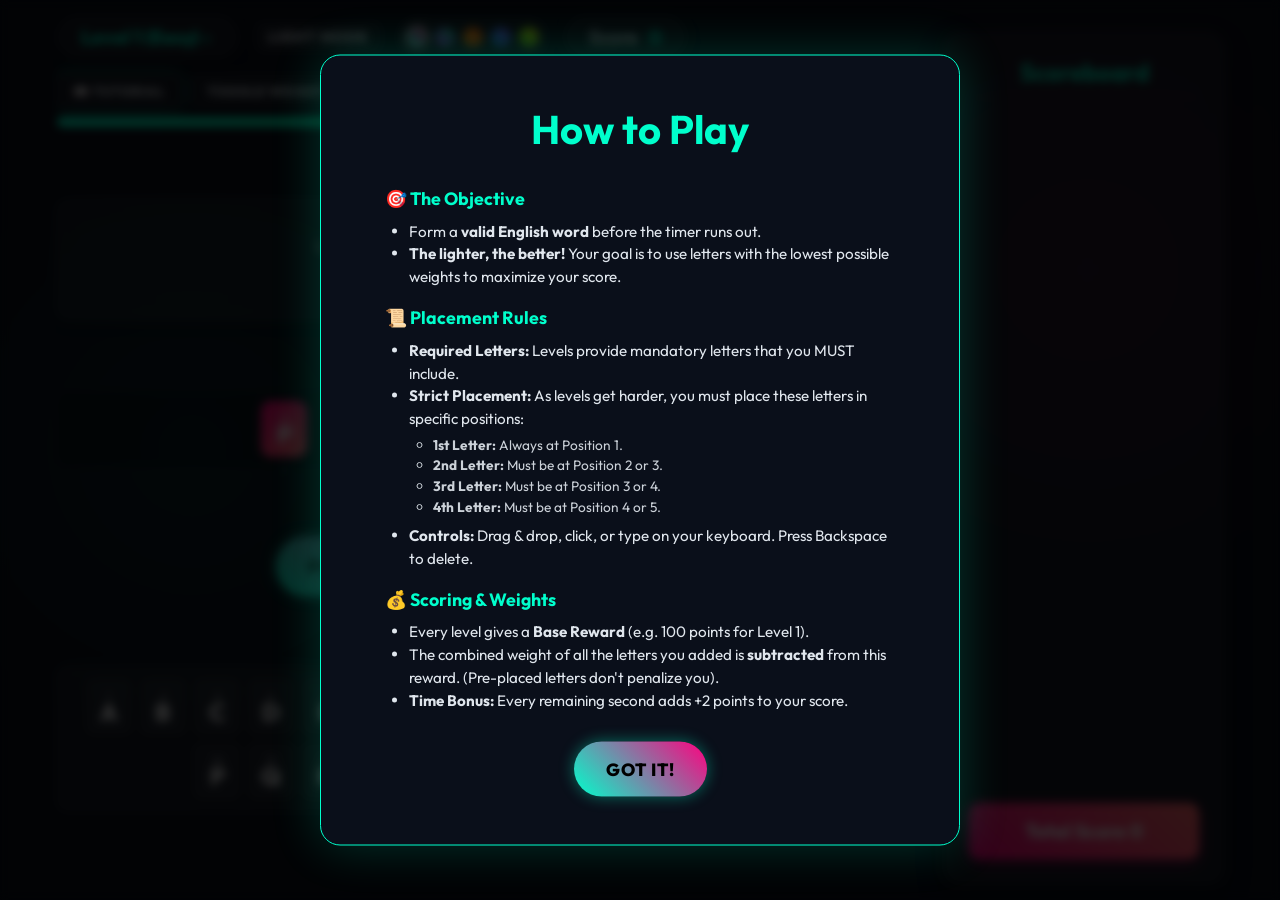
==== index.html @ 0a9396be "refactor: move source files to root directory" ====
<!DOCTYPE html>
<html lang="en">
<head>
    <meta charset="UTF-8">
    <meta name="viewport" content="width=device-width, initial-scale=1.0">
    <title>LexiWeight - The Word Game</title>
    <link href="https://fonts.googleapis.com/css2?family=Outfit:wght@300;400;600;800&display=swap" rel="stylesheet">
    <link rel="icon" type="image/png" href="favicon.png">
    <link rel="stylesheet" href="style.css">
</head>
<body>
    <div class="layout-wrapper">
        <div class="app-container">
        <!-- Header / Weight Table -->
        <header>
            <div class="stats">
                <div class="stat-pill custom-select" id="custom-level-select">
                    <div class="select-selected">Level 1 (Easy)</div>
                    <div class="select-items select-hide">
                        <div data-val="1">Level 1 (Easy)</div>
                        <div data-val="2">Level 2 (Medium)</div>
                        <div data-val="3">Level 3 (Hard)</div>
                    </div>
                </div>
                
                <div class="theme-controls" style="display: flex; gap: 1rem; align-items: center;">
                    <button id="base-theme-toggle" class="fancy-btn small" style="padding: 0.3rem 0.8rem; font-size: 0.9rem; min-width: 100px;">Light Mode</button>
                    <div class="theme-selector">
                        <div class="theme-btn active" data-color-theme="default" style="background: linear-gradient(45deg, #00ffcc, #ff007f)" title="Cyberpunk"></div>
                        <div class="theme-btn" data-color-theme="purple" style="background: linear-gradient(45deg, #bc13fe, #00e676)" title="Neon"></div>
                        <div class="theme-btn" data-color-theme="fire" style="background: linear-gradient(45deg, #ffaa00, #ff3d00)" title="Fire"></div>
                        <div class="theme-btn" data-color-theme="ocean" style="background: linear-gradient(45deg, #00bfff, #8a2be2)" title="Ocean"></div>
                        <div class="theme-btn" data-color-theme="toxic" style="background: linear-gradient(45deg, #39ff14, #fce803)" title="Toxic"></div>
                    </div>
                </div>

                <div class="stat-pill">Score <span id="score-display">0</span></div>
            </div>
            
            <div class="weight-table-container">
                <div style="display:flex; gap:0.5rem; justify-content: flex-end; width: 100%;">
                    <button id="help-btn" class="fancy-btn small primary">📖 Tutorial</button>
                    <button id="toggle-weights" class="fancy-btn small">Toggle Weight Table</button>
                </div>
                <div id="weight-table" class="weight-table hidden">
                    <!-- JS will populate A=1 to Z=26 -->
                </div>
            </div>
        </header>

        <!-- Timer -->
        <div class="timer-container">
            <div id="timer-bar" class="timer-bar"></div>
        </div>

        <!-- Main Game Area -->
        <main>
            <div class="rules-box">
                <h3>Current Rules</h3>
                <p id="rules-text">Level 1: Loading...</p>
                <div id="required-letters-display" class="required-letters"></div>
            </div>

            <!-- The Word Slots -->
            <div class="game-board" id="game-board">
                <!-- 8 slots for creating the word -->
                <div class="slot" data-index="1"></div>
                <div class="slot" data-index="2"></div>
                <div class="slot" data-index="3"></div>
                <div class="slot" data-index="4"></div>
                <div class="slot" data-index="5"></div>
                <div class="slot" data-index="6"></div>
                <div class="slot" data-index="7"></div>
                <div class="slot" data-index="8"></div>
            </div>

            <div class="controls">
                <button id="submit-btn" class="fancy-btn primary">Forge Word</button>
                <button id="clear-btn" class="fancy-btn secondary">Clear Board</button>
            </div>

            <!-- Letter Bank -->
            <div class="letter-bank" id="letter-bank">
                <!-- JS will populate A-Z -->
            </div>
        </main>
        </div>

        <aside class="scoreboard-panel">
            <h2>Scoreboard</h2>
            <ul id="score-list">
                <!-- Scores injected via JS -->
            </ul>
            <div class="total-score-box">
                Total Score <span id="side-total-score">0</span>
            </div>
        </aside>
    </div>

    <!-- Modals -->
    <div id="overlay" class="overlay hidden"></div>
    <div id="modal" class="modal hidden">
        <h2 id="modal-title">Level Complete!</h2>
        <p id="modal-desc">Word weight: 42</p>
        <button id="modal-action-btn" class="fancy-btn primary">Next Level</button>
    </div>

    <script src="script.js"></script>
</body>
</html>
---- style.css ----
:root {
    --bg-color: #0a0f1a;
    --text-color: #e0e6ed;
    --primary-color: #00ffcc;
    --secondary-color: #ff007f;
    --bg-glow-1: rgba(0, 255, 204, 0.08);
    --bg-glow-2: rgba(255, 0, 127, 0.08);
    --primary-glow: rgba(0, 255, 204, 0.4);
    --primary-glow-strong: rgba(0, 255, 204, 0.6);
    --glass-bg: rgba(255, 255, 255, 0.05);
    --glass-border: rgba(255, 255, 255, 0.1);
    --slot-bg: rgba(0, 0, 0, 0.3);
    --item-bg: rgba(0, 0, 0, 0.4);
    --board-bg: rgba(0, 0, 0, 0.2);
    --letter-color: #fff;
    --wt-val-color: #8892b0;
    --success-color: #00e676;
    --warning-color: #ffc107;
    --danger-color: #ff3d00;
}

:root[data-color-theme="purple"] {
    --primary-color: #bc13fe;
    --secondary-color: #00e676;
    --bg-glow-1: rgba(188, 19, 254, 0.08);
    --bg-glow-2: rgba(0, 230, 118, 0.08);
    --primary-glow: rgba(188, 19, 254, 0.4);
    --primary-glow-strong: rgba(188, 19, 254, 0.6);
}

:root[data-color-theme="fire"] {
    --primary-color: #ffaa00;
    --secondary-color: #ff3d00;
    --bg-glow-1: rgba(255, 170, 0, 0.08);
    --bg-glow-2: rgba(255, 61, 0, 0.08);
    --primary-glow: rgba(255, 170, 0, 0.4);
    --primary-glow-strong: rgba(255, 170, 0, 0.6);
}

:root[data-color-theme="ocean"] {
    --primary-color: #00bfff;
    --secondary-color: #8a2be2;
    --bg-glow-1: rgba(0, 191, 255, 0.08);
    --bg-glow-2: rgba(138, 43, 226, 0.08);
    --primary-glow: rgba(0, 191, 255, 0.4);
    --primary-glow-strong: rgba(0, 191, 255, 0.6);
}

:root[data-color-theme="toxic"] {
    --primary-color: #39ff14;
    --secondary-color: #fce803;
    --bg-glow-1: rgba(57, 255, 20, 0.08);
    --bg-glow-2: rgba(252, 232, 3, 0.08);
    --primary-glow: rgba(57, 255, 20, 0.4);
    --primary-glow-strong: rgba(57, 255, 20, 0.6);
}

:root[data-base-theme="light"] {
    --bg-color: #f0f4f8;
    --text-color: #1a202c;
    --glass-bg: rgba(255, 255, 255, 0.7);
    --glass-border: rgba(0, 0, 0, 0.1);
    --slot-bg: rgba(255, 255, 255, 0.8);
    --item-bg: rgba(255, 255, 255, 0.6);
    --board-bg: rgba(255, 255, 255, 0.4);
    --letter-color: #1a202c;
    --wt-val-color: #4a5568;
}

* {
    box-sizing: border-box;
    margin: 0;
    padding: 0;
    font-family: 'Outfit', sans-serif;
}

body {
    background-color: var(--bg-color);
    background-image: 
        radial-gradient(circle at 15% 50%, var(--bg-glow-1), transparent 25%),
        radial-gradient(circle at 85% 30%, var(--bg-glow-2), transparent 25%);
    color: var(--text-color);
    height: 100vh;
    overflow: hidden;
    margin: 0;
    padding: 0;
    display: flex;
    justify-content: center;
    align-items: center;
}

.layout-wrapper {
    display: flex;
    flex-direction: row;
    gap: 1rem;
    align-items: stretch;
    justify-content: center;
    width: 100%;
    height: 100%;
    max-width: 1200px;
    padding: 1rem;
    box-sizing: border-box;
}

.app-container {
    flex: 1;
    width: 100%;
    max-width: 900px;
    padding: 0 10px 10px 0;
    display: flex;
    flex-direction: column;
    gap: 0.5rem;
    overflow-y: auto;
    overflow-x: hidden;
}

.scoreboard-panel {
    background: var(--glass-bg);
    border: 1px solid var(--glass-border);
    padding: 1.5rem;
    border-radius: 16px;
    backdrop-filter: blur(10px);
    box-shadow: 0 10px 30px rgba(0,0,0,0.2);
    width: 280px;
    display: flex;
    flex-direction: column;
    gap: 1rem;
    margin-top: 1rem;
    max-height: calc(100vh - 2rem);
    position: sticky;
    top: 1rem;
}

.scoreboard-panel h2 {
    color: var(--primary-color);
    font-size: 1.5rem;
    text-align: center;
    border-bottom: 1px dashed var(--glass-border);
    padding-bottom: 0.5rem;
}

.scoreboard-panel ul {
    list-style: none;
    display: flex;
    flex-direction: column;
    gap: 0.5rem;
    overflow-y: auto;
    flex: 1;
    padding-right: 0.5rem;
}

.scoreboard-panel li {
    display: flex;
    justify-content: space-between;
    background: rgba(0,0,0,0.3);
    padding: 0.5rem 1rem;
    border-radius: 8px;
    color: var(--text-color);
}

.scoreboard-panel li span {
    color: var(--success-color);
    font-weight: 800;
}

.total-score-box {
    margin-top: 1rem;
    background: linear-gradient(45deg, var(--secondary-color), #ff6b6b);
    padding: 1rem;
    border-radius: 10px;
    text-align: center;
    font-weight: 800;
    font-size: 1.2rem;
    color: #fff;
    box-shadow: 0 4px 15px rgba(255, 0, 127, 0.4);
}

/* Header & Stats */
header {
    display: flex;
    justify-content: space-between;
    align-items: flex-start;
    flex-wrap: wrap;
    gap: 1rem;
}

.stats {
    display: flex;
    gap: 1rem;
}

.stat-pill {
    background: var(--glass-bg);
    border: 1px solid var(--glass-border);
    padding: 0.5rem 1.5rem;
    border-radius: 50px;
    font-size: 1.2rem;
    font-weight: 600;
    backdrop-filter: blur(10px);
    box-shadow: 0 4px 15px rgba(0,0,0,0.2);
}

.stat-pill span {
    color: var(--primary-color);
    margin-left: 0.5rem;
}

/* Theme Selector */
.theme-selector {
    display: flex;
    gap: 0.5rem;
    align-items: center;
    background: var(--glass-bg);
    padding: 0.5rem;
    border-radius: 50px;
    border: 1px solid var(--glass-border);
}

.theme-btn {
    width: 20px;
    height: 20px;
    border-radius: 50%;
    cursor: pointer;
    border: 2px solid transparent;
    transition: transform 0.2s;
}

.theme-btn:hover {
    transform: scale(1.2);
}

.theme-btn.active {
    border-color: #fff;
    box-shadow: 0 0 10px rgba(255,255,255,0.5);
}

/* Weight Table */
.weight-table-container {
    display: flex;
    flex-direction: column;
    align-items: flex-end;
}

.weight-table {
    margin-top: 1rem;
    display: grid;
    grid-template-columns: repeat(13, 1fr);
    gap: 0.25rem;
    background: var(--glass-bg);
    border: 1px solid var(--glass-border);
    padding: 1rem;
    border-radius: 12px;
    backdrop-filter: blur(10px);
    font-size: 0.8rem;
    transition: all 0.3s ease;
}

.weight-table.hidden {
    opacity: 0;
    pointer-events: none;
    transform: translateY(-10px);
    position: absolute;
}

.wt-item {
    display: flex;
    flex-direction: column;
    align-items: center;
    background: var(--item-bg);
    border-radius: 6px;
    padding: 0.25rem;
}
.wt-letter { color: var(--primary-color); font-weight: 800; }
.wt-val { color: var(--wt-val-color); }

/* Custom Select */
.custom-select {
    position: relative;
    cursor: pointer;
    min-width: 160px;
    text-align: center;
    user-select: none;
}

.select-selected {
    color: var(--primary-color);
    font-weight: 800;
}

.select-selected::after {
    content: ' ▼';
    font-size: 0.8rem;
    opacity: 0.7;
}

.select-items {
    position: absolute;
    background-color: var(--bg-color);
    top: 130%;
    left: -1rem;
    right: -1rem;
    z-index: 999;
    border: 1px solid var(--glass-border);
    border-radius: 8px;
    overflow: hidden;
    box-shadow: 0 4px 15px rgba(0,0,0,0.5);
}

.select-items div {
    color: var(--text-color);
    padding: 10px;
    cursor: pointer;
    background: rgba(255,255,255,0.05);
    border-bottom: 1px solid var(--glass-border);
    font-weight: 600;
}

.select-items div:last-child {
    border-bottom: none;
}

.select-items div:hover {
    background-color: var(--bg-glow-1);
    color: var(--primary-color);
}

.select-hide {
    display: none;
}

/* Timer */
.timer-container {
    width: 100%;
    height: 12px;
    background: var(--slot-bg);
    border-radius: 10px;
    overflow: hidden;
    border: 1px solid var(--glass-border);
    box-shadow: inset 0 2px 5px rgba(0,0,0,0.5);
}

.timer-bar {
    height: 100%;
    width: 100%;
    background: linear-gradient(90deg, #00ffcc, #00e676);
    border-radius: 10px;
    transition: width 1s linear, background 0.5s ease;
}

/* Main Area */
main {
    display: flex;
    flex-direction: column;
    gap: 0.5rem;
    flex: 1;
    justify-content: space-evenly;
}

.rules-box {
    background: var(--glass-bg);
    border: 1px solid var(--glass-border);
    padding: 0.5rem 1rem;
    border-radius: 12px;
    text-align: center;
    backdrop-filter: blur(10px);
    box-shadow: 0 4px 15px rgba(0,0,0,0.1);
}

.rules-box h3 {
    color: var(--secondary-color);
    margin-bottom: 0.5rem;
    text-transform: uppercase;
    letter-spacing: 2px;
    font-size: 1rem;
}

.required-letters {
    display: flex;
    justify-content: center;
    gap: 1rem;
    margin-top: 1rem;
}

.req-letter-card {
    background: linear-gradient(135deg, var(--secondary-color), var(--primary-color));
    color: #fff;
    padding: 0.5rem 1rem;
    border-radius: 8px;
    font-weight: 800;
    font-size: 1.2rem;
    box-shadow: 0 4px 15px var(--bg-glow-2);
}

/* Game Board */
.game-board {
    display: flex;
    justify-content: center;
    gap: 0.5rem;
    flex-wrap: wrap;
    padding: 0.5rem;
    background: var(--board-bg);
    border-radius: 12px;
    border: 1px dashed var(--glass-border);
}

.slot {
    width: 50px;
    height: 60px;
    background: var(--slot-bg);
    border: 2px dashed rgba(255,255,255,0.2);
    border-radius: 12px;
    display: flex;
    justify-content: center;
    align-items: center;
    transition: all 0.3s ease;
    position: relative;
}

.slot.drag-over {
    border-color: var(--primary-color);
    background: rgba(0, 255, 204, 0.1);
    transform: scale(1.05);
}

.slot::before {
    content: attr(data-index);
    position: absolute;
    bottom: -20px;
    font-size: 0.8rem;
    color: #556080;
}

/* Letters */
.letter {
    width: 46px;
    height: 56px;
    background: var(--glass-bg);
    border: 1px solid var(--glass-border);
    border-radius: 8px;
    display: flex;
    flex-direction: column;
    justify-content: center;
    align-items: center;
    color: var(--letter-color);
    cursor: grab;
    user-select: none;
    box-shadow: 0 4px 10px rgba(0,0,0,0.2);
    transition: transform 0.1s, box-shadow 0.1s, background 0.2s;
}

.letter-weight-badge {
    font-size: 0.6rem;
    font-weight: 600;
    opacity: 0.6;
    margin-bottom: -2px;
}

.letter-char {
    font-size: 1.5rem;
    font-weight: 800;
    line-height: 1;
}

.letter:active {
    cursor: grabbing;
}

.letter:hover {
    transform: translateY(-2px);
    box-shadow: 0 6px 15px rgba(0, 255, 204, 0.3);
    border-color: var(--primary-color);
}

.slot .letter {
    width: 100%;
    height: 100%;
    border-radius: 10px;
}

/* Letter Bank */
.letter-bank {
    display: flex;
    flex-wrap: wrap;
    justify-content: center;
    gap: 0.5rem;
    background: var(--glass-bg);
    padding: 0.75rem;
    border-radius: 12px;
    border: 1px solid var(--glass-border);
}

/* Buttons */
.controls {
    display: flex;
    justify-content: center;
    gap: 1.5rem;
}

.fancy-btn {
    border: none;
    padding: 1rem 2rem;
    border-radius: 50px;
    font-size: 1.1rem;
    font-weight: 800;
    text-transform: uppercase;
    letter-spacing: 1px;
    cursor: pointer;
    transition: all 0.3s ease;
    outline: none;
}

.fancy-btn.primary {
    background: linear-gradient(45deg, var(--primary-color), var(--secondary-color));
    box-shadow: 0 0 15px var(--primary-glow);
}

.fancy-btn.primary:hover {
    background: linear-gradient(45deg, var(--secondary-color), var(--primary-color));
    box-shadow: 0 0 20px var(--primary-glow-strong);
}

.fancy-btn.secondary {
    background: transparent;
    border: 2px solid #556080;
    color: var(--text-color);
}

.fancy-btn.secondary:hover {
    border-color: var(--text-color);
    background: rgba(255,255,255,0.05);
}

.fancy-btn.small {
    padding: 0.5rem 1rem;
    font-size: 0.8rem;
    border-radius: 8px;
    background: var(--glass-bg);
    color: var(--text-color);
    border: 1px solid var(--glass-border);
}

.fancy-btn.small:hover {
    background: rgba(255,255,255,0.1);
}

/* Modals */
.overlay {
    position: fixed;
    top: 0; left: 0; width: 100%; height: 100%;
    background: rgba(0,0,0,0.8);
    backdrop-filter: blur(5px);
    z-index: 100;
    display: flex;
    justify-content: center;
    align-items: center;
    opacity: 1;
    transition: opacity 0.3s;
}

.overlay.hidden {
    opacity: 0;
    pointer-events: none;
}

.modal {
    position: fixed;
    top: 50%; left: 50%;
    transform: translate(-50%, -50%) scale(1);
    background: var(--bg-color);
    padding: 3rem;
    border-radius: 20px;
    border: 1px solid var(--primary-color);
    box-shadow: 0 0 50px rgba(0, 255, 204, 0.2);
    text-align: center;
    z-index: 101;
    transition: all 0.3s cubic-bezier(0.175, 0.885, 0.32, 1.275);
}

.modal.hidden {
    opacity: 0;
    pointer-events: none;
    transform: translate(-50%, -50%) scale(0.8);
}

.modal h2 {
    font-size: 2.5rem;
    margin-bottom: 1rem;
    color: var(--primary-color);
}

.modal p {
    font-size: 1.2rem;
    margin-bottom: 2rem;
    color: #a0aec0;
}

.modal.error-modal {
    border-color: #ff3d00;
    box-shadow: 0 0 50px rgba(255, 61, 0, 0.2);
}

.modal.error-modal h2 {
    color: #ff3d00;
}

.modal.error-modal .fancy-btn.primary {
    background: linear-gradient(45deg, #ff3d00, #ff007f);
    box-shadow: 0 0 20px rgba(255, 61, 0, 0.4);
}

/* Badges */
.badge {
    display: inline-block;
    padding: 0.25rem 0.75rem;
    border-radius: 50px;
    font-size: 0.8rem;
    font-weight: 800;
    text-transform: uppercase;
    letter-spacing: 2px;
    margin-left: 10px;
    vertical-align: middle;
}

.badge.failed {
    background: linear-gradient(45deg, #ff3d00, #ff007f);
    color: white;
    box-shadow: 0 0 10px rgba(255, 61, 0, 0.5);
}

.badge.success {
    background: linear-gradient(45deg, #00e676, #00ffcc);
    color: #0a0f1a;
    box-shadow: 0 0 10px rgba(0, 230, 118, 0.5);
}

/* Animations */
@keyframes shake {
    0%, 100% { transform: translateX(0); }
    25% { transform: translateX(-5px); }
    50% { transform: translateX(5px); }
    75% { transform: translateX(-5px); }
}

.shake {
    animation: shake 0.4s ease-in-out;
}

@media (max-width: 900px) {
    .layout-wrapper {
        flex-direction: column;
        align-items: center;
    }
    .scoreboard-panel {
        width: 100%;
        max-width: 900px;
        margin-top: 0;
    }
}

@media (max-width: 768px) {
    .weight-table {
        grid-template-columns: repeat(7, 1fr);
    }
    .game-board {
        gap: 0.5rem;
    }
    .slot {
        width: 45px;
        height: 55px;
    }
    .letter {
        width: 45px;
        height: 55px;
        font-size: 1.5rem;
    }
}
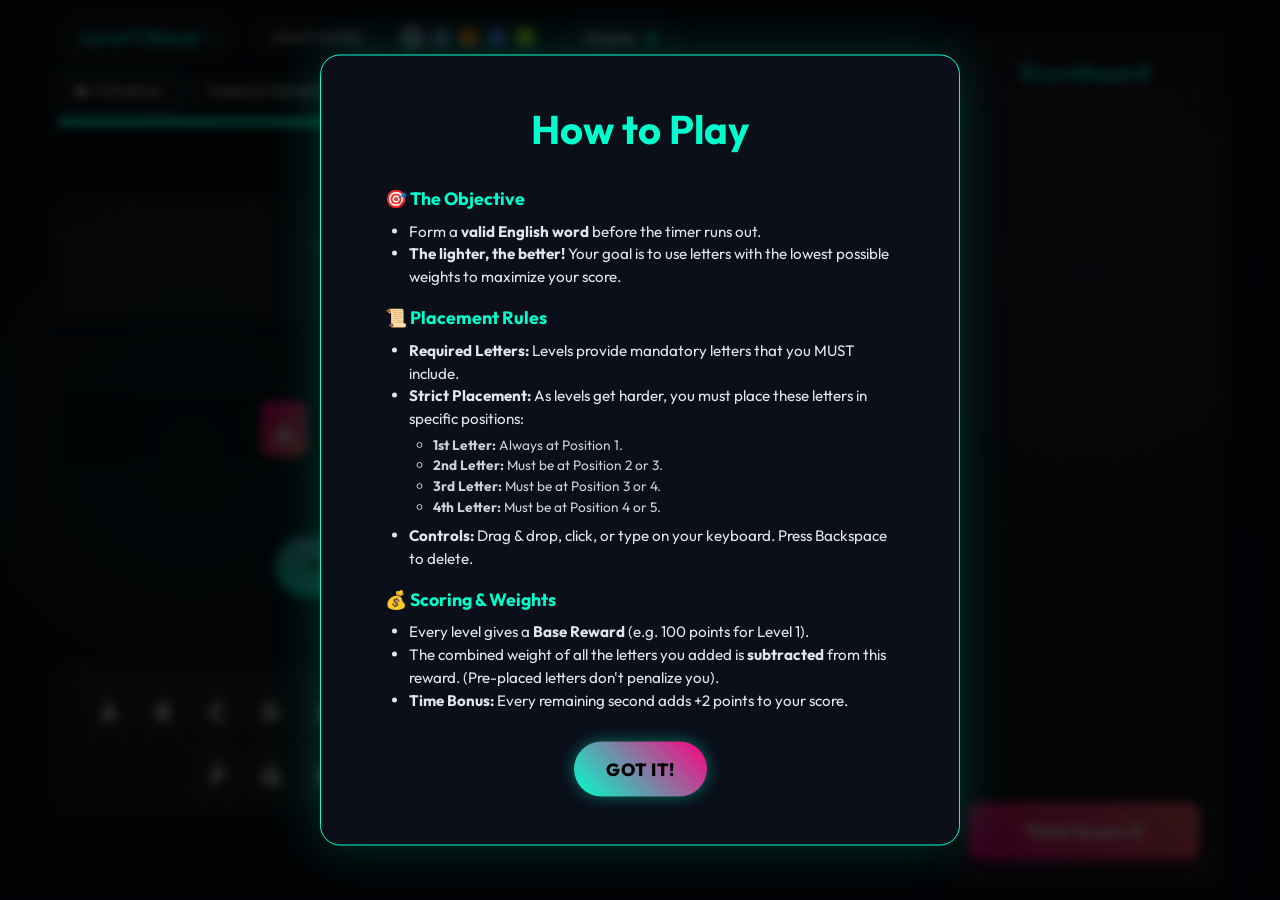
==== commit 40bafd2c: "Enhance mobile compatibility layout" ====
--- a/index.html
+++ b/index.html
@@ -23,8 +23,8 @@
                     </div>
                 </div>
                 
-                <div class="theme-controls" style="display: flex; gap: 1rem; align-items: center;">
-                    <button id="base-theme-toggle" class="fancy-btn small" style="padding: 0.3rem 0.8rem; font-size: 0.9rem; min-width: 100px;">Light Mode</button>
+                <div class="theme-controls">
+                    <button id="base-theme-toggle" class="fancy-btn small base-theme-toggle-btn">Light Mode</button>
                     <div class="theme-selector">
                         <div class="theme-btn active" data-color-theme="default" style="background: linear-gradient(45deg, #00ffcc, #ff007f)" title="Cyberpunk"></div>
                         <div class="theme-btn" data-color-theme="purple" style="background: linear-gradient(45deg, #bc13fe, #00e676)" title="Neon"></div>
@@ -38,7 +38,7 @@
             </div>
             
             <div class="weight-table-container">
-                <div style="display:flex; gap:0.5rem; justify-content: flex-end; width: 100%;">
+                <div class="weight-controls">
                     <button id="help-btn" class="fancy-btn small primary">📖 Tutorial</button>
                     <button id="toggle-weights" class="fancy-btn small">Toggle Weight Table</button>
                 </div>
--- a/style.css
+++ b/style.css
@@ -645,32 +645,131 @@
     animation: shake 0.4s ease-in-out;
 }
 
+.theme-controls {
+    display: flex;
+    gap: 1rem;
+    align-items: center;
+}
+
+.base-theme-toggle-btn {
+    padding: 0.3rem 0.8rem;
+    font-size: 0.9rem;
+    min-width: 100px;
+}
+
+.weight-controls {
+    display: flex;
+    gap: 0.5rem;
+    justify-content: flex-end;
+    width: 100%;
+}
+
 @media (max-width: 900px) {
+    body {
+        height: auto;
+        min-height: 100vh;
+        overflow-y: auto;
+        display: block;
+    }
     .layout-wrapper {
         flex-direction: column;
         align-items: center;
+        height: auto;
+        padding: 1rem 0.5rem;
+    }
+    .app-container {
+        overflow-y: visible;
+        max-width: 100%;
+        padding-right: 0;
     }
     .scoreboard-panel {
         width: 100%;
-        max-width: 900px;
-        margin-top: 0;
+        max-width: 100%;
+        margin-top: 1rem;
+        position: static;
+        max-height: none;
+    }
+    header {
+        justify-content: center;
+    }
+    .stats {
+        flex-wrap: wrap;
+        justify-content: center;
     }
 }
 
 @media (max-width: 768px) {
     .weight-table {
         grid-template-columns: repeat(7, 1fr);
+        font-size: 0.75rem;
     }
     .game-board {
-        gap: 0.5rem;
+        gap: 0.25rem;
+        padding: 0.5rem 0.25rem;
     }
     .slot {
-        width: 45px;
-        height: 55px;
+        width: 38px;
+        height: 48px;
+    }
+    .slot::before {
+        font-size: 0.7rem;
+        bottom: -16px;
     }
     .letter {
-        width: 45px;
-        height: 55px;
-        font-size: 1.5rem;
-    }
-}
+        width: 38px;
+        height: 48px;
+        font-size: 1.2rem;
+    }
+    .letter-weight-badge {
+        font-size: 0.55rem;
+    }
+    .controls {
+        gap: 0.75rem;
+        flex-wrap: wrap;
+    }
+    .fancy-btn {
+        padding: 0.8rem 1.5rem;
+        font-size: 1rem;
+    }
+    .letter-bank {
+        gap: 0.25rem;
+        padding: 0.5rem;
+    }
+    .modal {
+        padding: 1.5rem;
+        width: 90%;
+        max-width: 400px;
+    }
+    .modal h2 {
+        font-size: 1.8rem;
+    }
+    .rules-box {
+        padding: 0.75rem;
+    }
+    .req-letter-card {
+        padding: 0.4rem 0.8rem;
+        font-size: 1.1rem;
+    }
+    .theme-controls {
+        flex-wrap: wrap;
+        justify-content: center;
+    }
+    .weight-controls {
+        justify-content: center;
+    }
+}
+
+@media (max-width: 400px) {
+    .slot {
+        width: 32px;
+        height: 42px;
+    }
+    .letter {
+        width: 32px;
+        height: 42px;
+        font-size: 1rem;
+    }
+    .weight-table {
+        grid-template-columns: repeat(6, 1fr);
+    }
+}
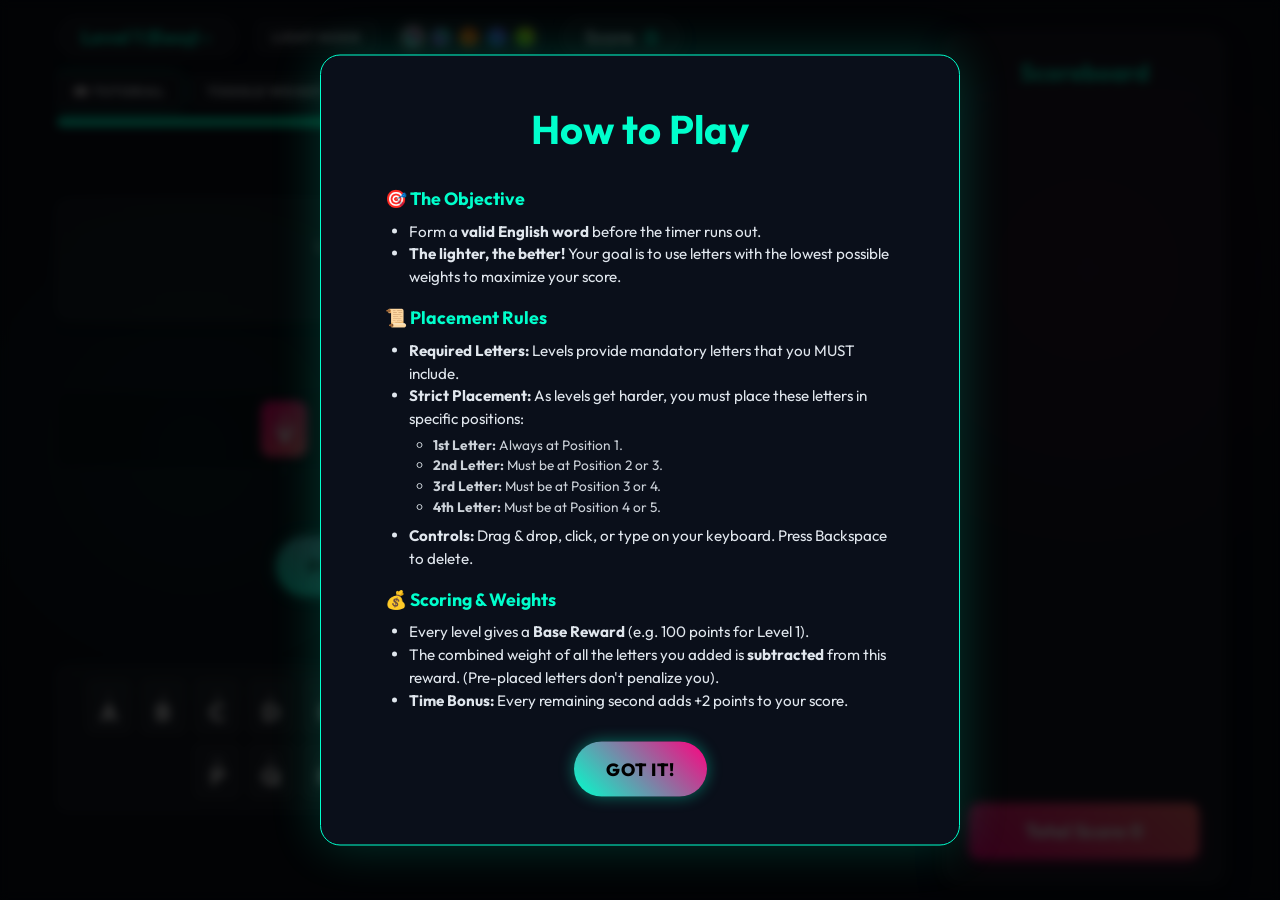
==== commit 6a1333a5: "Add PostHog analytics tracking for visits, interests and win streaks" ====
--- a/index.html
+++ b/index.html
@@ -7,6 +7,14 @@
     <link href="https://fonts.googleapis.com/css2?family=Outfit:wght@300;400;600;800&display=swap" rel="stylesheet">
     <link rel="icon" type="image/png" href="favicon.png">
     <link rel="stylesheet" href="style.css">
+    <!-- PostHog Analytics -->
+    <script>
+        !function(t,e){var o,n,p,r;e.__SV||(window.posthog=e,e._i=[],e.init=function(i,s,a){function g(t,e){var o=e.split(".");2==o.length&&(t=t[o[0]],e=o[1]),t[e]=function(){t.push([e].concat(Array.prototype.slice.call(arguments,0)))}}(p=t.createElement("script")).type="text/javascript",p.async=!0,p.src=s.api_host.replace(".i.posthog.com","-assets.i.posthog.com")+"/static/array.js",(r=t.getElementsByTagName("script")[0]).parentNode.insertBefore(p,r);var u=e;for(void 0!==a?u=e[a]=[]:a="posthog",u.people=u.people||[],u.toString=function(t){var e="posthog";return"posthog"!==a&&(e+="."+a),t||(e+=" (stub)"),e},u.people.toString=function(){return u.toString(1)+".people (stub)"},o="init capture register register_once register_for_session unregister unregister_for_session getFeatureFlag getFeatureFlagPayload isFeatureEnabled reloadFeatureFlags updateEarlyAccessFeatureEnrollment getEarlyAccessFeatures on onFeatureFlags onSessionId getSurveys getActiveMatchingSurveys renderSurvey canRenderSurvey getNextSurveyStep identify setPersonProperties group resetGroups setPersonPropertiesForFlags resetPersonPropertiesForFlags setGroupPropertiesForFlags resetGroupPropertiesForFlags reset get_distinct_id getGroups get_session_id get_session_replay_url alias set_config startSessionRecording stopSessionRecording sessionRecordingStarted captureException loadToolbar get_property getSessionProperty createPersonProfile opt_in_capturing opt_out_capturing has_opted_in_capturing has_opted_out_capturing clear_opt_in_out_capturing debug".split(" "),n=0;n<o.length;n++)g(u,o[n]);e._i.push([i,s,a])},e.__SV=1)}(document,window.posthog||[]);
+        posthog.init('phc_psk7GwWBCHoKLmATsoF5QCmY4Na2gjkz8EKfRp7UxyqV', {
+            api_host: 'https://us.i.posthog.com',
+            person_profiles: 'always' 
+        })
+    </script>
 </head>
 <body>
     <div class="layout-wrapper">
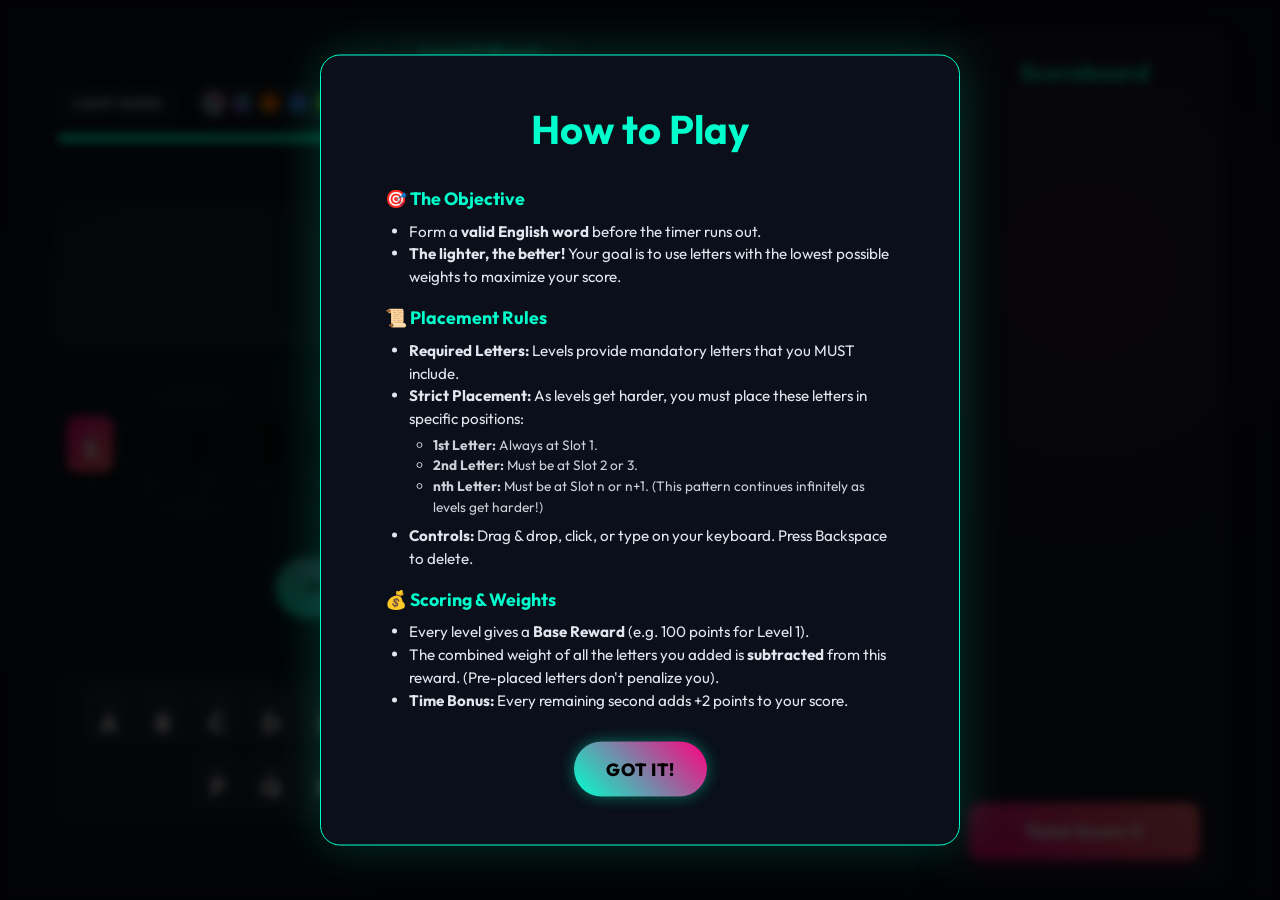
==== commit 62128246: "feat: implement sticky level selector, extend game board to 15 slots, and scale rule-based positioni" ====
--- a/index.html
+++ b/index.html
@@ -19,17 +19,22 @@
 <body>
     <div class="layout-wrapper">
         <div class="app-container">
+        <!-- Sticky Level Select -->
+        <div style="position: sticky; top: 1rem; z-index: 60; display: flex; justify-content: center; width: 100%; margin-bottom: 1rem; pointer-events: none;">
+            <div class="stat-pill custom-select" id="custom-level-select" style="pointer-events: auto;">
+                <div class="select-selected">Level 1 (Easy)</div>
+                <div class="select-items select-hide">
+                    <div data-val="1">Level 1 (Easy)</div>
+                    <div data-val="2">Level 2 (Medium)</div>
+                    <div data-val="3">Level 3 (Hard)</div>
+                </div>
+            </div>
+        </div>
+
         <!-- Header / Weight Table -->
         <header>
             <div class="stats">
-                <div class="stat-pill custom-select" id="custom-level-select">
-                    <div class="select-selected">Level 1 (Easy)</div>
-                    <div class="select-items select-hide">
-                        <div data-val="1">Level 1 (Easy)</div>
-                        <div data-val="2">Level 2 (Medium)</div>
-                        <div data-val="3">Level 3 (Hard)</div>
-                    </div>
-                </div>
+
                 
                 <div class="theme-controls">
                     <button id="base-theme-toggle" class="fancy-btn small base-theme-toggle-btn">Light Mode</button>
@@ -71,7 +76,7 @@
 
             <!-- The Word Slots -->
             <div class="game-board" id="game-board">
-                <!-- 8 slots for creating the word -->
+                <!-- 15 slots for creating the word -->
                 <div class="slot" data-index="1"></div>
                 <div class="slot" data-index="2"></div>
                 <div class="slot" data-index="3"></div>
@@ -80,6 +85,13 @@
                 <div class="slot" data-index="6"></div>
                 <div class="slot" data-index="7"></div>
                 <div class="slot" data-index="8"></div>
+                <div class="slot" data-index="9"></div>
+                <div class="slot" data-index="10"></div>
+                <div class="slot" data-index="11"></div>
+                <div class="slot" data-index="12"></div>
+                <div class="slot" data-index="13"></div>
+                <div class="slot" data-index="14"></div>
+                <div class="slot" data-index="15"></div>
             </div>
 
             <div class="controls">
--- a/style.css
+++ b/style.css
@@ -394,10 +394,12 @@
 /* Game Board */
 .game-board {
     display: flex;
-    justify-content: center;
+    justify-content: flex-start;
     gap: 0.5rem;
-    flex-wrap: wrap;
+    flex-wrap: nowrap;
+    overflow-x: auto;
     padding: 0.5rem;
+    padding-bottom: 1.5rem;
     background: var(--board-bg);
     border-radius: 12px;
     border: 1px dashed var(--glass-border);
@@ -406,6 +408,7 @@
 .slot {
     width: 50px;
     height: 60px;
+    flex-shrink: 0;
     background: var(--slot-bg);
     border: 2px dashed rgba(255,255,255,0.2);
     border-radius: 12px;
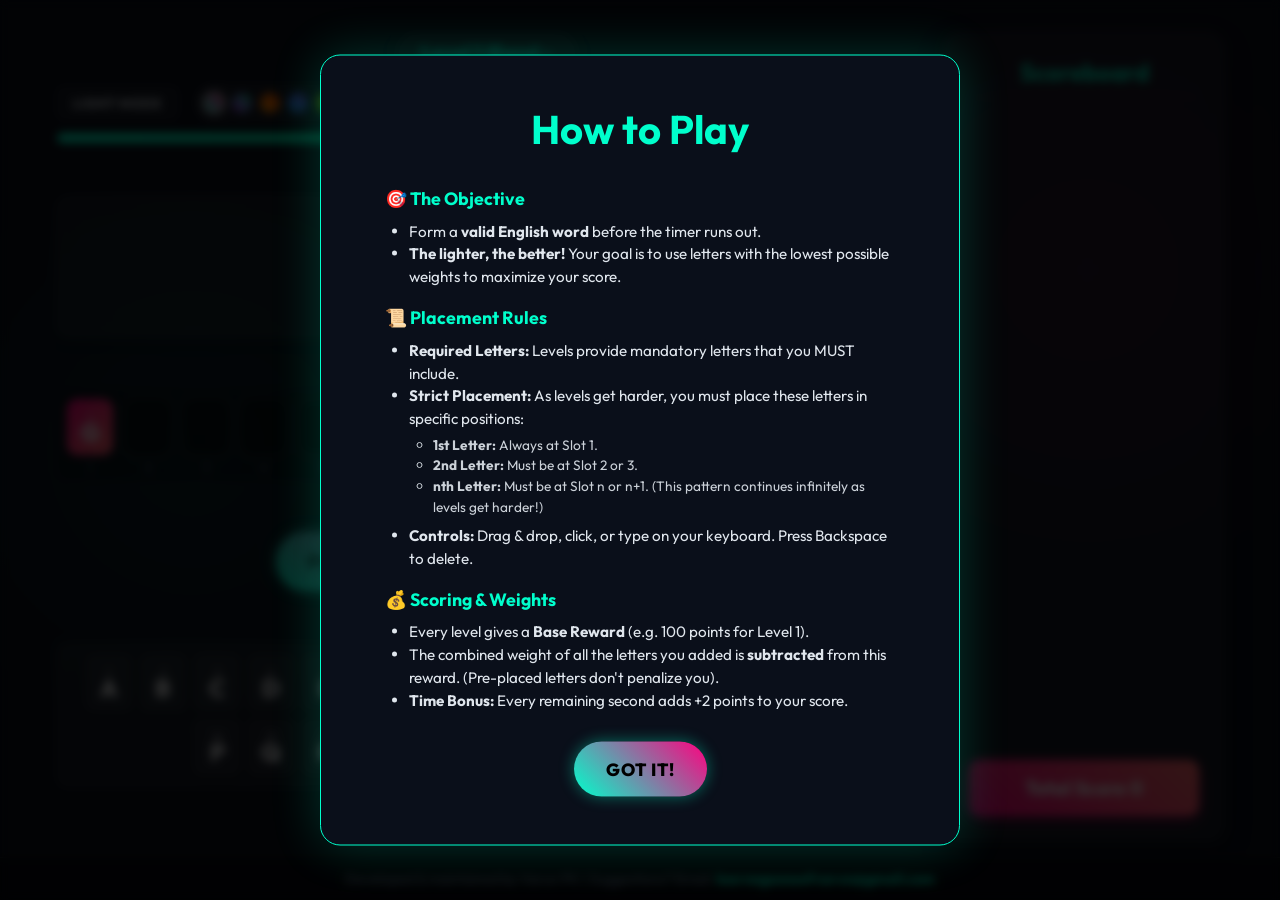
==== commit 6430020a: "feat: add site footer with contact information and update layout container to support vertical stack" ====
--- a/index.html
+++ b/index.html
@@ -1,5 +1,6 @@
 <!DOCTYPE html>
 <html lang="en">
+
 <head>
     <meta charset="UTF-8">
     <meta name="viewport" content="width=device-width, initial-scale=1.0">
@@ -9,101 +10,108 @@
     <link rel="stylesheet" href="style.css">
     <!-- PostHog Analytics -->
     <script>
-        !function(t,e){var o,n,p,r;e.__SV||(window.posthog=e,e._i=[],e.init=function(i,s,a){function g(t,e){var o=e.split(".");2==o.length&&(t=t[o[0]],e=o[1]),t[e]=function(){t.push([e].concat(Array.prototype.slice.call(arguments,0)))}}(p=t.createElement("script")).type="text/javascript",p.async=!0,p.src=s.api_host.replace(".i.posthog.com","-assets.i.posthog.com")+"/static/array.js",(r=t.getElementsByTagName("script")[0]).parentNode.insertBefore(p,r);var u=e;for(void 0!==a?u=e[a]=[]:a="posthog",u.people=u.people||[],u.toString=function(t){var e="posthog";return"posthog"!==a&&(e+="."+a),t||(e+=" (stub)"),e},u.people.toString=function(){return u.toString(1)+".people (stub)"},o="init capture register register_once register_for_session unregister unregister_for_session getFeatureFlag getFeatureFlagPayload isFeatureEnabled reloadFeatureFlags updateEarlyAccessFeatureEnrollment getEarlyAccessFeatures on onFeatureFlags onSessionId getSurveys getActiveMatchingSurveys renderSurvey canRenderSurvey getNextSurveyStep identify setPersonProperties group resetGroups setPersonPropertiesForFlags resetPersonPropertiesForFlags setGroupPropertiesForFlags resetGroupPropertiesForFlags reset get_distinct_id getGroups get_session_id get_session_replay_url alias set_config startSessionRecording stopSessionRecording sessionRecordingStarted captureException loadToolbar get_property getSessionProperty createPersonProfile opt_in_capturing opt_out_capturing has_opted_in_capturing has_opted_out_capturing clear_opt_in_out_capturing debug".split(" "),n=0;n<o.length;n++)g(u,o[n]);e._i.push([i,s,a])},e.__SV=1)}(document,window.posthog||[]);
+        !function (t, e) { var o, n, p, r; e.__SV || (window.posthog = e, e._i = [], e.init = function (i, s, a) { function g(t, e) { var o = e.split("."); 2 == o.length && (t = t[o[0]], e = o[1]), t[e] = function () { t.push([e].concat(Array.prototype.slice.call(arguments, 0))) } } (p = t.createElement("script")).type = "text/javascript", p.async = !0, p.src = s.api_host.replace(".i.posthog.com", "-assets.i.posthog.com") + "/static/array.js", (r = t.getElementsByTagName("script")[0]).parentNode.insertBefore(p, r); var u = e; for (void 0 !== a ? u = e[a] = [] : a = "posthog", u.people = u.people || [], u.toString = function (t) { var e = "posthog"; return "posthog" !== a && (e += "." + a), t || (e += " (stub)"), e }, u.people.toString = function () { return u.toString(1) + ".people (stub)" }, o = "init capture register register_once register_for_session unregister unregister_for_session getFeatureFlag getFeatureFlagPayload isFeatureEnabled reloadFeatureFlags updateEarlyAccessFeatureEnrollment getEarlyAccessFeatures on onFeatureFlags onSessionId getSurveys getActiveMatchingSurveys renderSurvey canRenderSurvey getNextSurveyStep identify setPersonProperties group resetGroups setPersonPropertiesForFlags resetPersonPropertiesForFlags setGroupPropertiesForFlags resetGroupPropertiesForFlags reset get_distinct_id getGroups get_session_id get_session_replay_url alias set_config startSessionRecording stopSessionRecording sessionRecordingStarted captureException loadToolbar get_property getSessionProperty createPersonProfile opt_in_capturing opt_out_capturing has_opted_in_capturing has_opted_out_capturing clear_opt_in_out_capturing debug".split(" "), n = 0; n < o.length; n++)g(u, o[n]); e._i.push([i, s, a]) }, e.__SV = 1) }(document, window.posthog || []);
         posthog.init('phc_psk7GwWBCHoKLmATsoF5QCmY4Na2gjkz8EKfRp7UxyqV', {
             api_host: 'https://us.i.posthog.com',
-            person_profiles: 'always' 
+            person_profiles: 'always'
         })
     </script>
 </head>
+
 <body>
     <div class="layout-wrapper">
         <div class="app-container">
-        <!-- Sticky Level Select -->
-        <div style="position: sticky; top: 1rem; z-index: 60; display: flex; justify-content: center; width: 100%; margin-bottom: 1rem; pointer-events: none;">
-            <div class="stat-pill custom-select" id="custom-level-select" style="pointer-events: auto;">
-                <div class="select-selected">Level 1 (Easy)</div>
-                <div class="select-items select-hide">
-                    <div data-val="1">Level 1 (Easy)</div>
-                    <div data-val="2">Level 2 (Medium)</div>
-                    <div data-val="3">Level 3 (Hard)</div>
+            <!-- Sticky Level Select -->
+            <div
+                style="position: sticky; top: 1rem; z-index: 60; display: flex; justify-content: center; width: 100%; margin-bottom: 1rem; pointer-events: none;">
+                <div class="stat-pill custom-select" id="custom-level-select" style="pointer-events: auto;">
+                    <div class="select-selected">Level 1 (Easy)</div>
+                    <div class="select-items select-hide">
+                        <div data-val="1">Level 1 (Easy)</div>
+                        <div data-val="2">Level 2 (Medium)</div>
+                        <div data-val="3">Level 3 (Hard)</div>
+                    </div>
                 </div>
             </div>
-        </div>
 
-        <!-- Header / Weight Table -->
-        <header>
-            <div class="stats">
+            <!-- Header / Weight Table -->
+            <header>
+                <div class="stats">
 
-                
-                <div class="theme-controls">
-                    <button id="base-theme-toggle" class="fancy-btn small base-theme-toggle-btn">Light Mode</button>
-                    <div class="theme-selector">
-                        <div class="theme-btn active" data-color-theme="default" style="background: linear-gradient(45deg, #00ffcc, #ff007f)" title="Cyberpunk"></div>
-                        <div class="theme-btn" data-color-theme="purple" style="background: linear-gradient(45deg, #bc13fe, #00e676)" title="Neon"></div>
-                        <div class="theme-btn" data-color-theme="fire" style="background: linear-gradient(45deg, #ffaa00, #ff3d00)" title="Fire"></div>
-                        <div class="theme-btn" data-color-theme="ocean" style="background: linear-gradient(45deg, #00bfff, #8a2be2)" title="Ocean"></div>
-                        <div class="theme-btn" data-color-theme="toxic" style="background: linear-gradient(45deg, #39ff14, #fce803)" title="Toxic"></div>
+
+                    <div class="theme-controls">
+                        <button id="base-theme-toggle" class="fancy-btn small base-theme-toggle-btn">Light Mode</button>
+                        <div class="theme-selector">
+                            <div class="theme-btn active" data-color-theme="default"
+                                style="background: linear-gradient(45deg, #00ffcc, #ff007f)" title="Cyberpunk"></div>
+                            <div class="theme-btn" data-color-theme="purple"
+                                style="background: linear-gradient(45deg, #bc13fe, #00e676)" title="Neon"></div>
+                            <div class="theme-btn" data-color-theme="fire"
+                                style="background: linear-gradient(45deg, #ffaa00, #ff3d00)" title="Fire"></div>
+                            <div class="theme-btn" data-color-theme="ocean"
+                                style="background: linear-gradient(45deg, #00bfff, #8a2be2)" title="Ocean"></div>
+                            <div class="theme-btn" data-color-theme="toxic"
+                                style="background: linear-gradient(45deg, #39ff14, #fce803)" title="Toxic"></div>
+                        </div>
+                    </div>
+
+                    <div class="stat-pill">Score <span id="score-display">0</span></div>
+                </div>
+
+                <div class="weight-table-container">
+                    <div class="weight-controls">
+                        <button id="help-btn" class="fancy-btn small primary">📖 Tutorial</button>
+                        <button id="toggle-weights" class="fancy-btn small">Toggle Weight Table</button>
+                    </div>
+                    <div id="weight-table" class="weight-table hidden">
+                        <!-- JS will populate A=1 to Z=26 -->
                     </div>
                 </div>
+            </header>
 
-                <div class="stat-pill">Score <span id="score-display">0</span></div>
-            </div>
-            
-            <div class="weight-table-container">
-                <div class="weight-controls">
-                    <button id="help-btn" class="fancy-btn small primary">📖 Tutorial</button>
-                    <button id="toggle-weights" class="fancy-btn small">Toggle Weight Table</button>
-                </div>
-                <div id="weight-table" class="weight-table hidden">
-                    <!-- JS will populate A=1 to Z=26 -->
-                </div>
-            </div>
-        </header>
-
-        <!-- Timer -->
-        <div class="timer-container">
-            <div id="timer-bar" class="timer-bar"></div>
-        </div>
-
-        <!-- Main Game Area -->
-        <main>
-            <div class="rules-box">
-                <h3>Current Rules</h3>
-                <p id="rules-text">Level 1: Loading...</p>
-                <div id="required-letters-display" class="required-letters"></div>
+            <!-- Timer -->
+            <div class="timer-container">
+                <div id="timer-bar" class="timer-bar"></div>
             </div>
 
-            <!-- The Word Slots -->
-            <div class="game-board" id="game-board">
-                <!-- 15 slots for creating the word -->
-                <div class="slot" data-index="1"></div>
-                <div class="slot" data-index="2"></div>
-                <div class="slot" data-index="3"></div>
-                <div class="slot" data-index="4"></div>
-                <div class="slot" data-index="5"></div>
-                <div class="slot" data-index="6"></div>
-                <div class="slot" data-index="7"></div>
-                <div class="slot" data-index="8"></div>
-                <div class="slot" data-index="9"></div>
-                <div class="slot" data-index="10"></div>
-                <div class="slot" data-index="11"></div>
-                <div class="slot" data-index="12"></div>
-                <div class="slot" data-index="13"></div>
-                <div class="slot" data-index="14"></div>
-                <div class="slot" data-index="15"></div>
-            </div>
+            <!-- Main Game Area -->
+            <main>
+                <div class="rules-box">
+                    <h3>Current Rules</h3>
+                    <p id="rules-text">Level 1: Loading...</p>
+                    <div id="required-letters-display" class="required-letters"></div>
+                </div>
 
-            <div class="controls">
-                <button id="submit-btn" class="fancy-btn primary">Forge Word</button>
-                <button id="clear-btn" class="fancy-btn secondary">Clear Board</button>
-            </div>
+                <!-- The Word Slots -->
+                <div class="game-board" id="game-board">
+                    <!-- 15 slots for creating the word -->
+                    <div class="slot" data-index="1"></div>
+                    <div class="slot" data-index="2"></div>
+                    <div class="slot" data-index="3"></div>
+                    <div class="slot" data-index="4"></div>
+                    <div class="slot" data-index="5"></div>
+                    <div class="slot" data-index="6"></div>
+                    <div class="slot" data-index="7"></div>
+                    <div class="slot" data-index="8"></div>
+                    <div class="slot" data-index="9"></div>
+                    <div class="slot" data-index="10"></div>
+                    <div class="slot" data-index="11"></div>
+                    <div class="slot" data-index="12"></div>
+                    <div class="slot" data-index="13"></div>
+                    <div class="slot" data-index="14"></div>
+                    <div class="slot" data-index="15"></div>
+                </div>
 
-            <!-- Letter Bank -->
-            <div class="letter-bank" id="letter-bank">
-                <!-- JS will populate A-Z -->
-            </div>
-        </main>
+                <div class="controls">
+                    <button id="submit-btn" class="fancy-btn primary">Forge Word</button>
+                    <button id="clear-btn" class="fancy-btn secondary">Clear Board</button>
+                </div>
+
+                <!-- Letter Bank -->
+                <div class="letter-bank" id="letter-bank">
+                    <!-- JS will populate A-Z -->
+                </div>
+            </main>
         </div>
 
         <aside class="scoreboard-panel">
@@ -117,6 +125,11 @@
         </aside>
     </div>
 
+    <footer class="site-footer">
+        Developed & maintained by Varun PK | Suggestions? Email: <a
+            href="mailto:learnngzoneofvarun@gmail.com">learnngzoneofvarun@gmail.com</a>
+    </footer>
+
     <!-- Modals -->
     <div id="overlay" class="overlay hidden"></div>
     <div id="modal" class="modal hidden">
@@ -127,4 +140,5 @@
 
     <script src="script.js"></script>
 </body>
-</html>
+
+</html>
--- a/style.css
+++ b/style.css
@@ -85,6 +85,7 @@
     margin: 0;
     padding: 0;
     display: flex;
+    flex-direction: column;
     justify-content: center;
     align-items: center;
 }
@@ -96,10 +97,34 @@
     align-items: stretch;
     justify-content: center;
     width: 100%;
-    height: 100%;
+    flex: 1;
+    min-height: 0;
     max-width: 1200px;
     padding: 1rem;
     box-sizing: border-box;
+}
+
+.site-footer {
+    width: 100%;
+    text-align: center;
+    padding: 0.75rem 1rem;
+    font-size: 0.9rem;
+    color: var(--wt-val-color);
+    background: rgba(0, 0, 0, 0.4);
+    border-top: 1px solid var(--glass-border);
+    backdrop-filter: blur(5px);
+    z-index: 10;
+}
+
+.site-footer a {
+    color: var(--primary-color);
+    text-decoration: none;
+    font-weight: 800;
+}
+
+.site-footer a:hover {
+    text-decoration: underline;
+    color: var(--secondary-color);
 }
 
 .app-container {
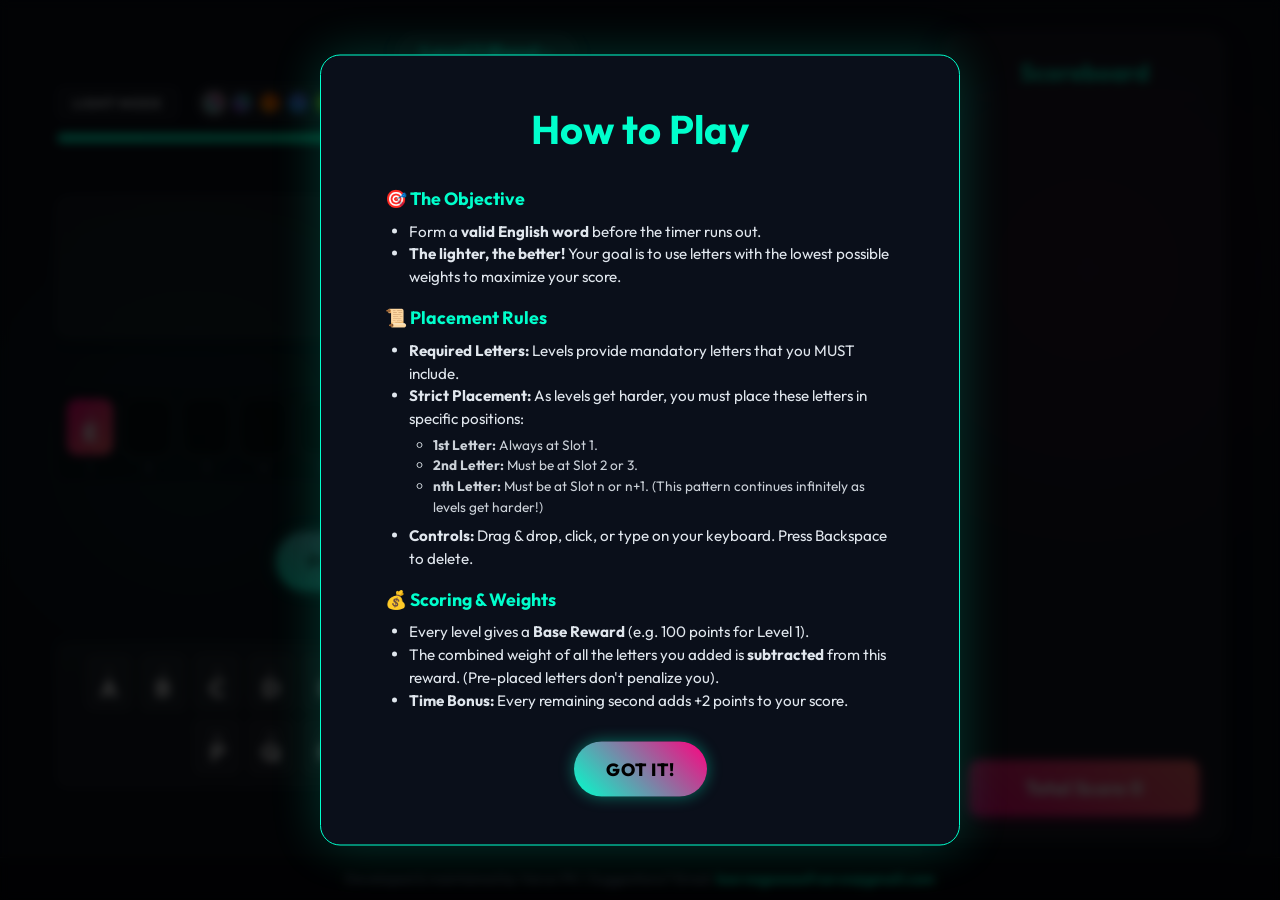
==== commit bd1f360e: "fix: correct typo in footer email address" ====
--- a/index.html
+++ b/index.html
@@ -127,7 +127,7 @@
 
     <footer class="site-footer">
         Developed & maintained by Varun PK | Suggestions? Email: <a
-            href="mailto:learnngzoneofvarun@gmail.com">learnngzoneofvarun@gmail.com</a>
+            href="mailto:llearningzoneofvarun@gmail.com">learnngzoneofvarun@gmail.com</a>
     </footer>
 
     <!-- Modals -->
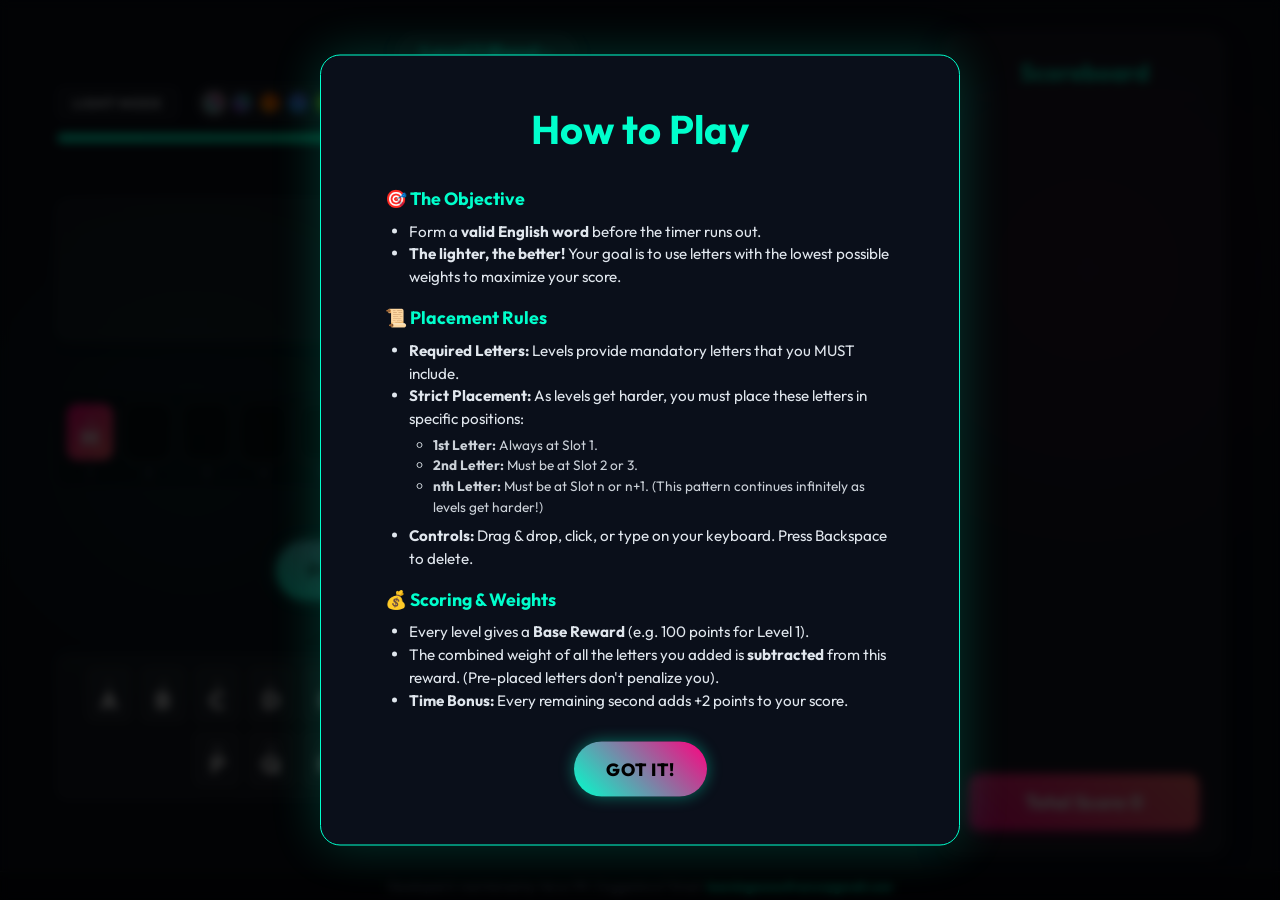
==== commit e7d700db: "fix: correct contact email typo, reduce footer size, and add flex-shrink to timer container" ====
--- a/index.html
+++ b/index.html
@@ -127,7 +127,7 @@
 
     <footer class="site-footer">
         Developed & maintained by Varun PK | Suggestions? Email: <a
-            href="mailto:llearningzoneofvarun@gmail.com">learnngzoneofvarun@gmail.com</a>
+            href="mailto:learningzoneofvarun@gmail.com">learningzoneofvarun@gmail.com</a>
     </footer>
 
     <!-- Modals -->
--- a/style.css
+++ b/style.css
@@ -107,8 +107,8 @@
 .site-footer {
     width: 100%;
     text-align: center;
-    padding: 0.75rem 1rem;
-    font-size: 0.9rem;
+    padding: 0.4rem 1rem;
+    font-size: 0.75rem;
     color: var(--wt-val-color);
     background: rgba(0, 0, 0, 0.4);
     border-top: 1px solid var(--glass-border);
@@ -357,6 +357,7 @@
 .timer-container {
     width: 100%;
     height: 12px;
+    flex-shrink: 0;
     background: var(--slot-bg);
     border-radius: 10px;
     overflow: hidden;
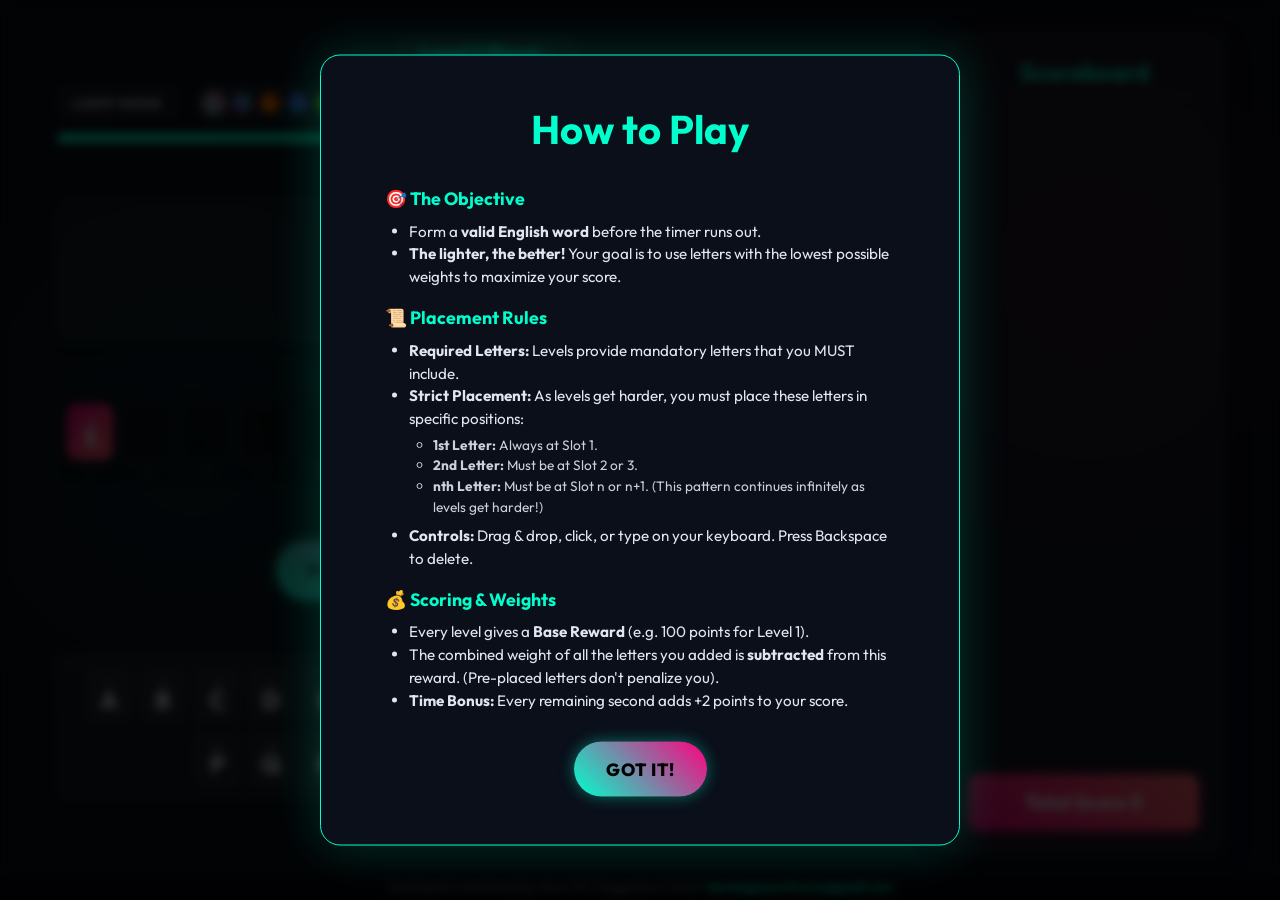
==== commit bdc094d8: "feat: add social sharing functionality with mobile-responsive score image generation" ====
--- a/index.html
+++ b/index.html
@@ -6,6 +6,7 @@
     <meta name="viewport" content="width=device-width, initial-scale=1.0">
     <title>LexiWeight - The Word Game</title>
     <link href="https://fonts.googleapis.com/css2?family=Outfit:wght@300;400;600;800&display=swap" rel="stylesheet">
+    <link rel="stylesheet" href="https://cdnjs.cloudflare.com/ajax/libs/font-awesome/6.4.0/css/all.min.css">
     <link rel="icon" type="image/png" href="favicon.png">
     <link rel="stylesheet" href="style.css">
     <!-- PostHog Analytics -->
@@ -132,11 +133,17 @@
 
     <!-- Modals -->
     <div id="overlay" class="overlay hidden"></div>
+    
     <div id="modal" class="modal hidden">
         <h2 id="modal-title">Level Complete!</h2>
         <p id="modal-desc">Word weight: 42</p>
-        <button id="modal-action-btn" class="fancy-btn primary">Next Level</button>
+        <div class="modal-buttons" style="display: flex; gap: 1rem; justify-content: center; flex-wrap: wrap; margin-top: 1rem;">
+            <button id="modal-action-btn" class="fancy-btn primary">Next Level</button>
+            <button id="share-btn" class="fancy-btn share-btn hidden">📤 Share Result</button>
+        </div>
     </div>
+
+
 
     <script src="script.js"></script>
 </body>
--- a/style.css
+++ b/style.css
@@ -559,6 +559,21 @@
     background: rgba(255,255,255,0.05);
 }
 
+.fancy-btn.share-btn {
+    background: linear-gradient(45deg, #1da1f2, #bc13fe);
+    box-shadow: 0 0 15px rgba(29, 161, 242, 0.4);
+}
+
+.fancy-btn.share-btn:hover {
+    background: linear-gradient(45deg, #bc13fe, #1da1f2);
+    box-shadow: 0 0 20px rgba(188, 19, 254, 0.6);
+}
+
+.fancy-btn.share-btn.hidden {
+    display: none;
+}
+
+
 .fancy-btn.small {
     padding: 0.5rem 1rem;
     font-size: 0.8rem;
